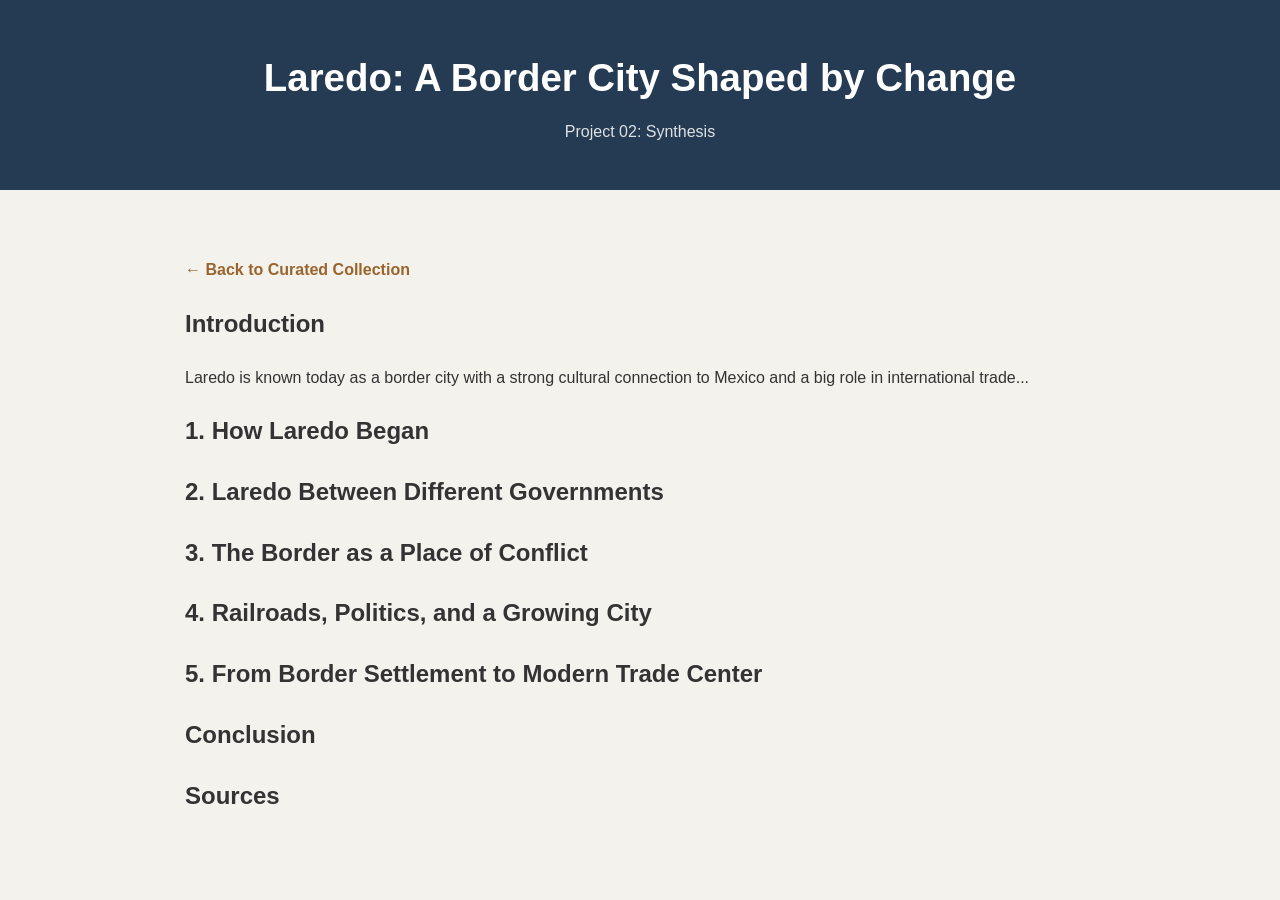
==== synthesis.html @ 6618f814 "Create synthesis.html" ====
<!DOCTYPE html>
<html lang="en">

<head>
    <meta charset="UTF-8">
    <meta name="viewport" content="width=device-width, initial-scale=1.0">

    <title>Laredo: A Border City Shaped by Change</title>

    <link rel="stylesheet" href="style.css">
</head>

<body>

<header>
    <h1>Laredo: A Border City Shaped by Change</h1>
    <p>Project 02: Synthesis</p>
</header>

<main>

    <p>
        <a href="index.html">← Back to Curated Collection</a>
    </p>

    <section>
        <h2>Introduction</h2>

        <p>
            Laredo is known today as a border city with a strong
            cultural connection to Mexico and a big role in
            international trade...
        </p>
    </section>


    <section>
        <h2>1. How Laredo Began</h2>

        <!-- Paste your section here -->

    </section>


    <section>
        <h2>2. Laredo Between Different Governments</h2>

        <!-- Paste your section here -->

    </section>


    <section>
        <h2>3. The Border as a Place of Conflict</h2>

        <!-- Paste your section here -->

    </section>


    <section>
        <h2>4. Railroads, Politics, and a Growing City</h2>

        <!-- Paste your section here -->

    </section>


    <section>
        <h2>5. From Border Settlement to Modern Trade Center</h2>

        <!-- Paste your section here -->

    </section>


    <section>
        <h2>Conclusion</h2>

        <!-- Paste conclusion here -->

    </section>


    <section>
        <h2>Sources</h2>

        <!-- Paste references here -->

    </section>

</main>

</body>
</html>
---- style.css ----
* {
    box-sizing: border-box;
}

body {
    margin: 0;
    font-family: Arial, Helvetica, sans-serif;
    background-color: #f4f2ed;
    color: #333;
    line-height: 1.7;
}


/* HEADER */

header {
    background-color: #243b53;
    color: white;
    text-align: center;
    padding: 45px 20px;
}

header h1 {
    margin: 0;
    font-size: 2.4rem;
}

header p {
    margin: 8px 0 0;
    opacity: 0.85;
}


/* MAIN PAGE */

main {
    max-width: 950px;
    margin: auto;
    padding: 50px 20px;
}


/* MAJOR SECTIONS */

.collection-section {
    margin-bottom: 80px;
}

.collection-section > h2 {
    color: #243b53;
    font-size: 1.8rem;
    border-bottom: 3px solid #b88a50;
    padding-bottom: 12px;
    margin-bottom: 35px;
}


/* SOURCE CARDS */

.source-card {
    background-color: white;
    padding: 30px;
    margin-bottom: 35px;

    border-radius: 8px;
    border-left: 5px solid #b88a50;

    box-shadow: 0 3px 12px rgba(0, 0, 0, 0.06);
}

.source-card h3 {
    color: #243b53;
    font-size: 1.4rem;
    margin-top: 0;
    margin-bottom: 22px;
}


/* SOURCE INFORMATION */

.source-details {
    background-color: #f7f7f5;
    padding: 16px 20px;
    border-radius: 5px;
    margin-bottom: 28px;
}

.source-details p {
    margin: 8px 0;
}


/* ANNOTATIONS */

.annotation h4 {
    color: #9a642d;
    font-size: 1rem;
    margin-top: 28px;
    margin-bottom: 5px;
}

.annotation p {
    margin-top: 5px;
}


/* LINKS */

a {
    color: #9a642d;
    font-weight: bold;
    text-decoration: none;
}

a:hover {
    text-decoration: underline;
}


/* FINAL SYNTHESIS */

.conclusion {
    background-color: #243b53;
    color: white;

    padding: 35px;
    border-radius: 8px;

    margin-top: 40px;
    margin-bottom: 60px;
}

.conclusion h2 {
    margin-top: 0;
    color: white;
}

.conclusion p {
    color: #f3f3f3;
}


/* FOOTER */

footer {
    background-color: #1c3042;
    color: white;
    text-align: center;
    padding: 20px;
}


/* PROJECT 02 BUTTON */

.project-button {
    display: inline-block;
    margin-top: 15px;
    padding: 10px 18px;
    background-color: #c49a5a;
    color: white;
    text-decoration: none;
    border-radius: 5px;
    font-weight: bold;
}

.project-button:hover {
    background-color: white;
    color: #243b53;
    text-decoration: none;
}


/* MOBILE */

@media (max-width: 600px) {

    header h1 {
        font-size: 1.8rem;
    }

    main {
        padding: 30px 15px;
    }

    .source-card {
        padding: 20px;
    }

    .collection-section > h2 {
        font-size: 1.5rem;
    }

    .conclusion {
        padding: 25px;
    }

}
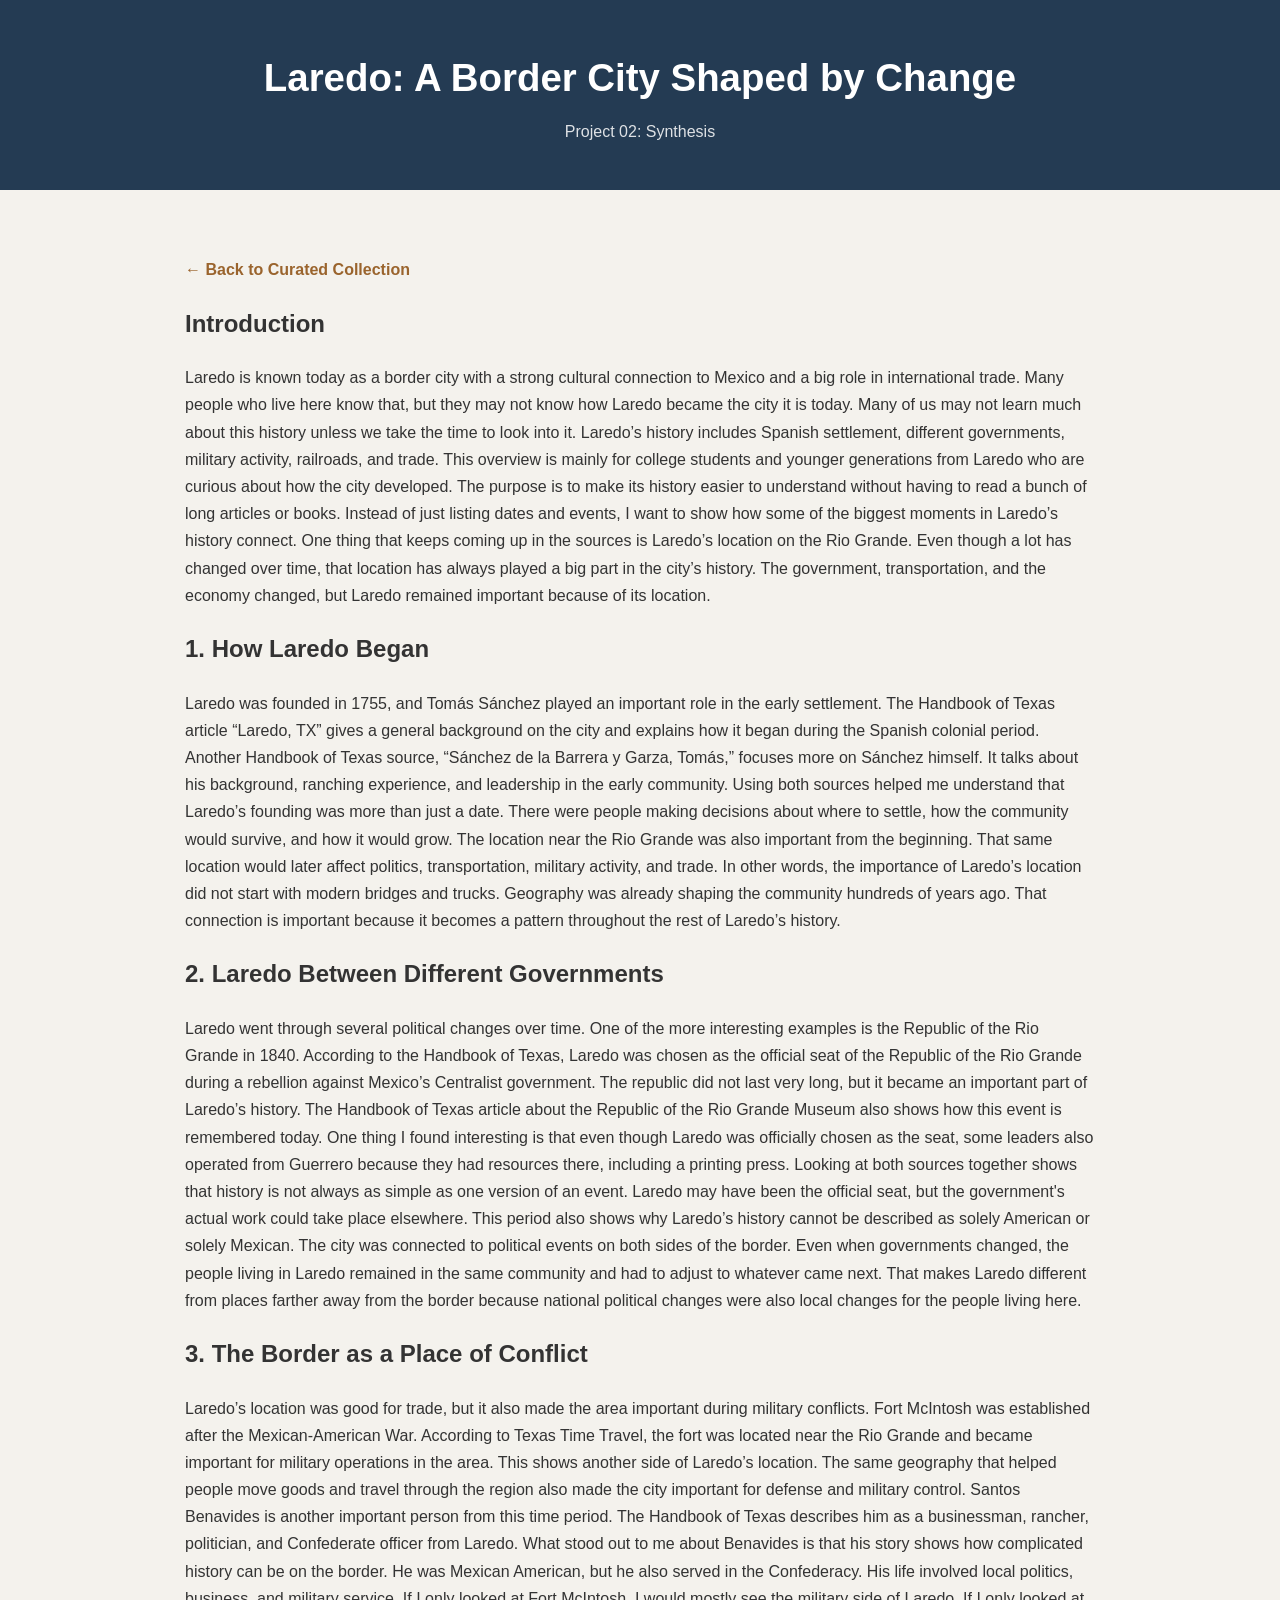
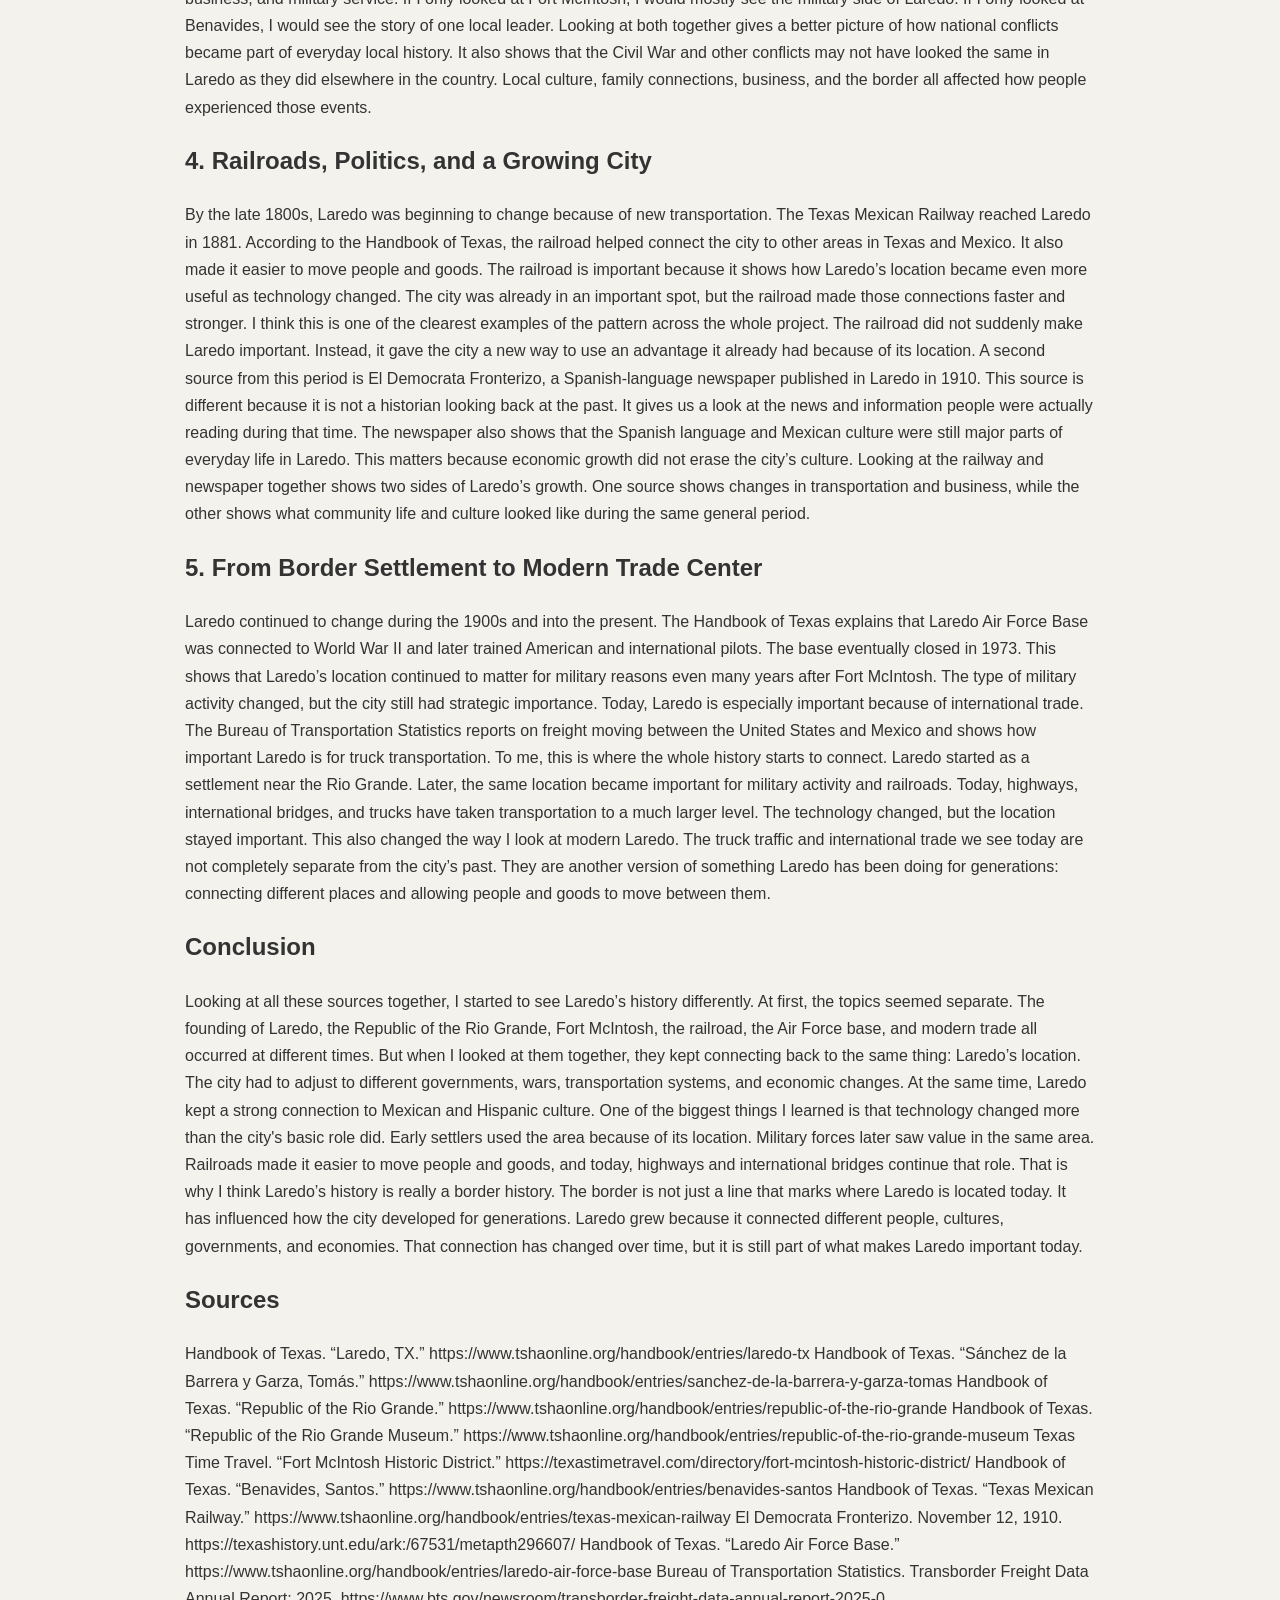
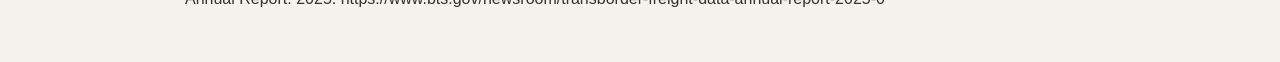
==== commit 9951f96f: "add" ====
--- a/synthesis.html
+++ b/synthesis.html
@@ -27,9 +27,10 @@
         <h2>Introduction</h2>
 
         <p>
-            Laredo is known today as a border city with a strong
-            cultural connection to Mexico and a big role in
-            international trade...
+            Laredo is known today as a border city with a strong cultural connection to Mexico and a big role in international trade. Many people who live here know that, but they may not know how Laredo became the city it is today. Many of us may not learn much about this history unless we take the time to look into it. Laredo’s history includes Spanish settlement, different governments, military activity, railroads, and trade.
+This overview is mainly for college students and younger generations from Laredo who are curious about how the city developed. The purpose is to make its history easier to understand without having to read a bunch of long articles or books. Instead of just listing dates and events, I want to show how some of the biggest moments in Laredo’s history connect.
+One thing that keeps coming up in the sources is Laredo’s location on the Rio Grande. Even though a lot has changed over time, that location has always played a big part in the city’s history. The government, transportation, and the economy changed, but Laredo remained important because of its location.
+
         </p>
     </section>
 
@@ -37,7 +38,12 @@
     <section>
         <h2>1. How Laredo Began</h2>
 
-        <!-- Paste your section here -->
+        Laredo was founded in 1755, and Tomás Sánchez played an important role in the early settlement. The Handbook of Texas article “Laredo, TX” gives a general background on the city and explains how it began during the Spanish colonial period.
+Another Handbook of Texas source, “Sánchez de la Barrera y Garza, Tomás,” focuses more on Sánchez himself. It talks about his background, ranching experience, and leadership in the early community.
+Using both sources helped me understand that Laredo’s founding was more than just a date. There were people making decisions about where to settle, how the community would survive, and how it would grow.
+The location near the Rio Grande was also important from the beginning. That same location would later affect politics, transportation, military activity, and trade. In other words, the importance of Laredo’s location did not start with modern bridges and trucks. Geography was already shaping the community hundreds of years ago.
+That connection is important because it becomes a pattern throughout the rest of Laredo’s history.
+
 
     </section>
 
@@ -45,7 +51,13 @@
     <section>
         <h2>2. Laredo Between Different Governments</h2>
 
-        <!-- Paste your section here -->
+       Laredo went through several political changes over time. One of the more interesting examples is the Republic of the Rio Grande in 1840.
+According to the Handbook of Texas, Laredo was chosen as the official seat of the Republic of the Rio Grande during a rebellion against Mexico’s Centralist government. The republic did not last very long, but it became an important part of Laredo’s history.
+The Handbook of Texas article about the Republic of the Rio Grande Museum also shows how this event is remembered today. One thing I found interesting is that even though Laredo was officially chosen as the seat, some leaders also operated from Guerrero because they had resources there, including a printing press.
+Looking at both sources together shows that history is not always as simple as one version of an event. Laredo may have been the official seat, but the government's actual work could take place elsewhere.
+This period also shows why Laredo’s history cannot be described as solely American or solely Mexican. The city was connected to political events on both sides of the border. Even when governments changed, the people living in Laredo remained in the same community and had to adjust to whatever came next.
+That makes Laredo different from places farther away from the border because national political changes were also local changes for the people living here.
+
 
     </section>
 
@@ -53,7 +65,14 @@
     <section>
         <h2>3. The Border as a Place of Conflict</h2>
 
-        <!-- Paste your section here -->
+       Laredo’s location was good for trade, but it also made the area important during military conflicts.
+Fort McIntosh was established after the Mexican-American War. According to Texas Time Travel, the fort was located near the Rio Grande and became important for military operations in the area.
+This shows another side of Laredo’s location. The same geography that helped people move goods and travel through the region also made the city important for defense and military control.
+Santos Benavides is another important person from this time period. The Handbook of Texas describes him as a businessman, rancher, politician, and Confederate officer from Laredo.
+What stood out to me about Benavides is that his story shows how complicated history can be on the border. He was Mexican American, but he also served in the Confederacy. His life involved local politics, business, and military service.
+If I only looked at Fort McIntosh, I would mostly see the military side of Laredo. If I only looked at Benavides, I would see the story of one local leader. Looking at both together gives a better picture of how national conflicts became part of everyday local history.
+It also shows that the Civil War and other conflicts may not have looked the same in Laredo as they did elsewhere in the country. Local culture, family connections, business, and the border all affected how people experienced those events.
+
 
     </section>
 
@@ -61,7 +80,14 @@
     <section>
         <h2>4. Railroads, Politics, and a Growing City</h2>
 
-        <!-- Paste your section here -->
+      By the late 1800s, Laredo was beginning to change because of new transportation.
+The Texas Mexican Railway reached Laredo in 1881. According to the Handbook of Texas, the railroad helped connect the city to other areas in Texas and Mexico. It also made it easier to move people and goods.
+The railroad is important because it shows how Laredo’s location became even more useful as technology changed. The city was already in an important spot, but the railroad made those connections faster and stronger.
+I think this is one of the clearest examples of the pattern across the whole project. The railroad did not suddenly make Laredo important. Instead, it gave the city a new way to use an advantage it already had because of its location.
+A second source from this period is El Democrata Fronterizo, a Spanish-language newspaper published in Laredo in 1910. This source is different because it is not a historian looking back at the past. It gives us a look at the news and information people were actually reading during that time.
+The newspaper also shows that the Spanish language and Mexican culture were still major parts of everyday life in Laredo. This matters because economic growth did not erase the city’s culture.
+Looking at the railway and newspaper together shows two sides of Laredo’s growth. One source shows changes in transportation and business, while the other shows what community life and culture looked like during the same general period.
+
 
     </section>
 
@@ -69,7 +95,15 @@
     <section>
         <h2>5. From Border Settlement to Modern Trade Center</h2>
 
-        <!-- Paste your section here -->
+        Laredo continued to change during the 1900s and into the present.
+The Handbook of Texas explains that Laredo Air Force Base was connected to World War II and later trained American and international pilots. The base eventually closed in 1973.
+This shows that Laredo’s location continued to matter for military reasons even many years after Fort McIntosh. The type of military activity changed, but the city still had strategic importance.
+Today, Laredo is especially important because of international trade. The Bureau of Transportation Statistics reports on freight moving between the United States and Mexico and shows how important Laredo is for truck transportation.
+To me, this is where the whole history starts to connect.
+Laredo started as a settlement near the Rio Grande. Later, the same location became important for military activity and railroads. Today, highways, international bridges, and trucks have taken transportation to a much larger level.
+The technology changed, but the location stayed important.
+This also changed the way I look at modern Laredo. The truck traffic and international trade we see today are not completely separate from the city’s past. They are another version of something Laredo has been doing for generations: connecting different places and allowing people and goods to move between them.
+
 
     </section>
 
@@ -77,7 +111,15 @@
     <section>
         <h2>Conclusion</h2>
 
-        <!-- Paste conclusion here -->
+       Looking at all these sources together, I started to see Laredo’s history differently.
+At first, the topics seemed separate. The founding of Laredo, the Republic of the Rio Grande, Fort McIntosh, the railroad, the Air Force base, and modern trade all occurred at different times.
+But when I looked at them together, they kept connecting back to the same thing: Laredo’s location.
+The city had to adjust to different governments, wars, transportation systems, and economic changes. At the same time, Laredo kept a strong connection to Mexican and Hispanic culture.
+One of the biggest things I learned is that technology changed more than the city's basic role did. Early settlers used the area because of its location. Military forces later saw value in the same area. Railroads made it easier to move people and goods, and today, highways and international bridges continue that role.
+That is why I think Laredo’s history is really a border history.
+The border is not just a line that marks where Laredo is located today. It has influenced how the city developed for generations.
+Laredo grew because it connected different people, cultures, governments, and economies. That connection has changed over time, but it is still part of what makes Laredo important today.
+
 
     </section>
 
@@ -85,7 +127,27 @@
     <section>
         <h2>Sources</h2>
 
-        <!-- Paste references here -->
+       Handbook of Texas. “Laredo, TX.”
+https://www.tshaonline.org/handbook/entries/laredo-tx
+Handbook of Texas. “Sánchez de la Barrera y Garza, Tomás.”
+https://www.tshaonline.org/handbook/entries/sanchez-de-la-barrera-y-garza-tomas
+Handbook of Texas. “Republic of the Rio Grande.”
+https://www.tshaonline.org/handbook/entries/republic-of-the-rio-grande
+Handbook of Texas. “Republic of the Rio Grande Museum.”
+https://www.tshaonline.org/handbook/entries/republic-of-the-rio-grande-museum
+Texas Time Travel. “Fort McIntosh Historic District.”
+https://texastimetravel.com/directory/fort-mcintosh-historic-district/
+Handbook of Texas. “Benavides, Santos.”
+https://www.tshaonline.org/handbook/entries/benavides-santos
+Handbook of Texas. “Texas Mexican Railway.”
+https://www.tshaonline.org/handbook/entries/texas-mexican-railway
+El Democrata Fronterizo. November 12, 1910.
+https://texashistory.unt.edu/ark:/67531/metapth296607/
+Handbook of Texas. “Laredo Air Force Base.”
+https://www.tshaonline.org/handbook/entries/laredo-air-force-base
+Bureau of Transportation Statistics. Transborder Freight Data Annual Report: 2025.
+https://www.bts.gov/newsroom/transborder-freight-data-annual-report-2025-0
+
 
     </section>
 
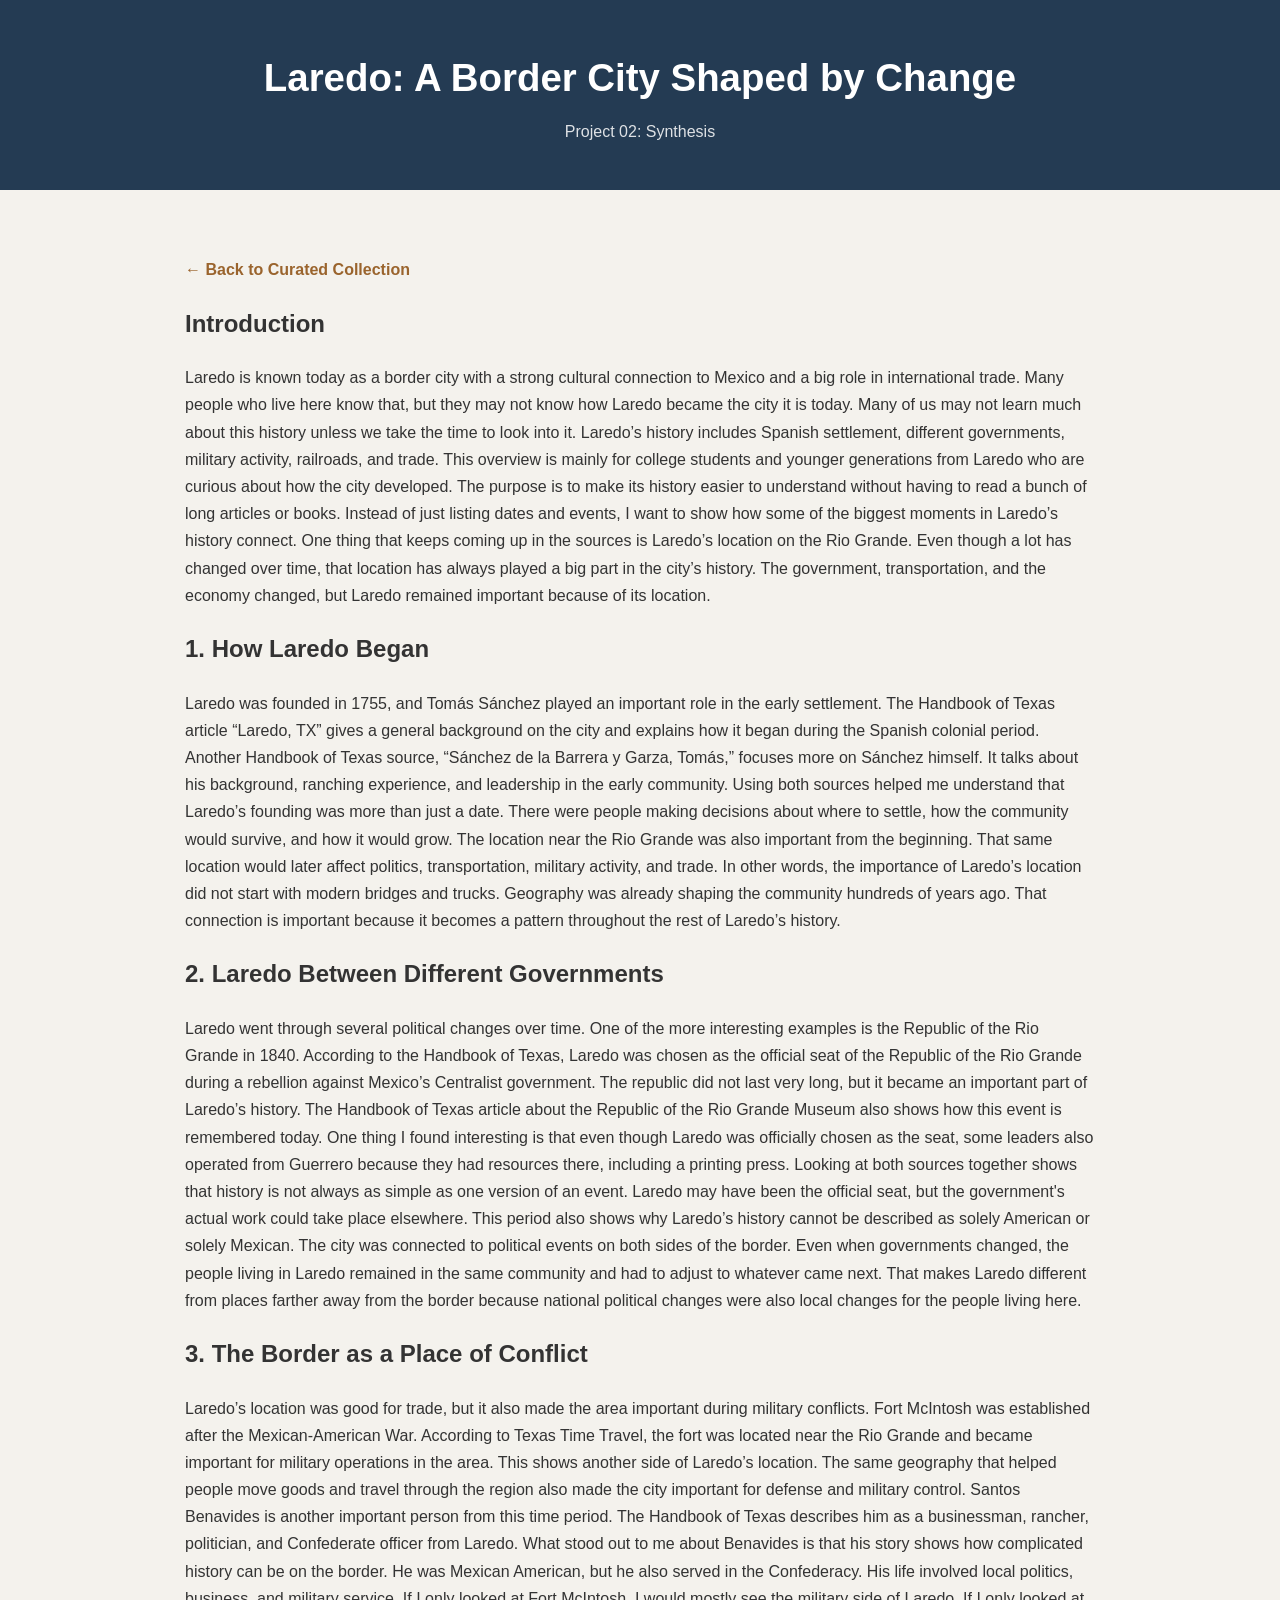
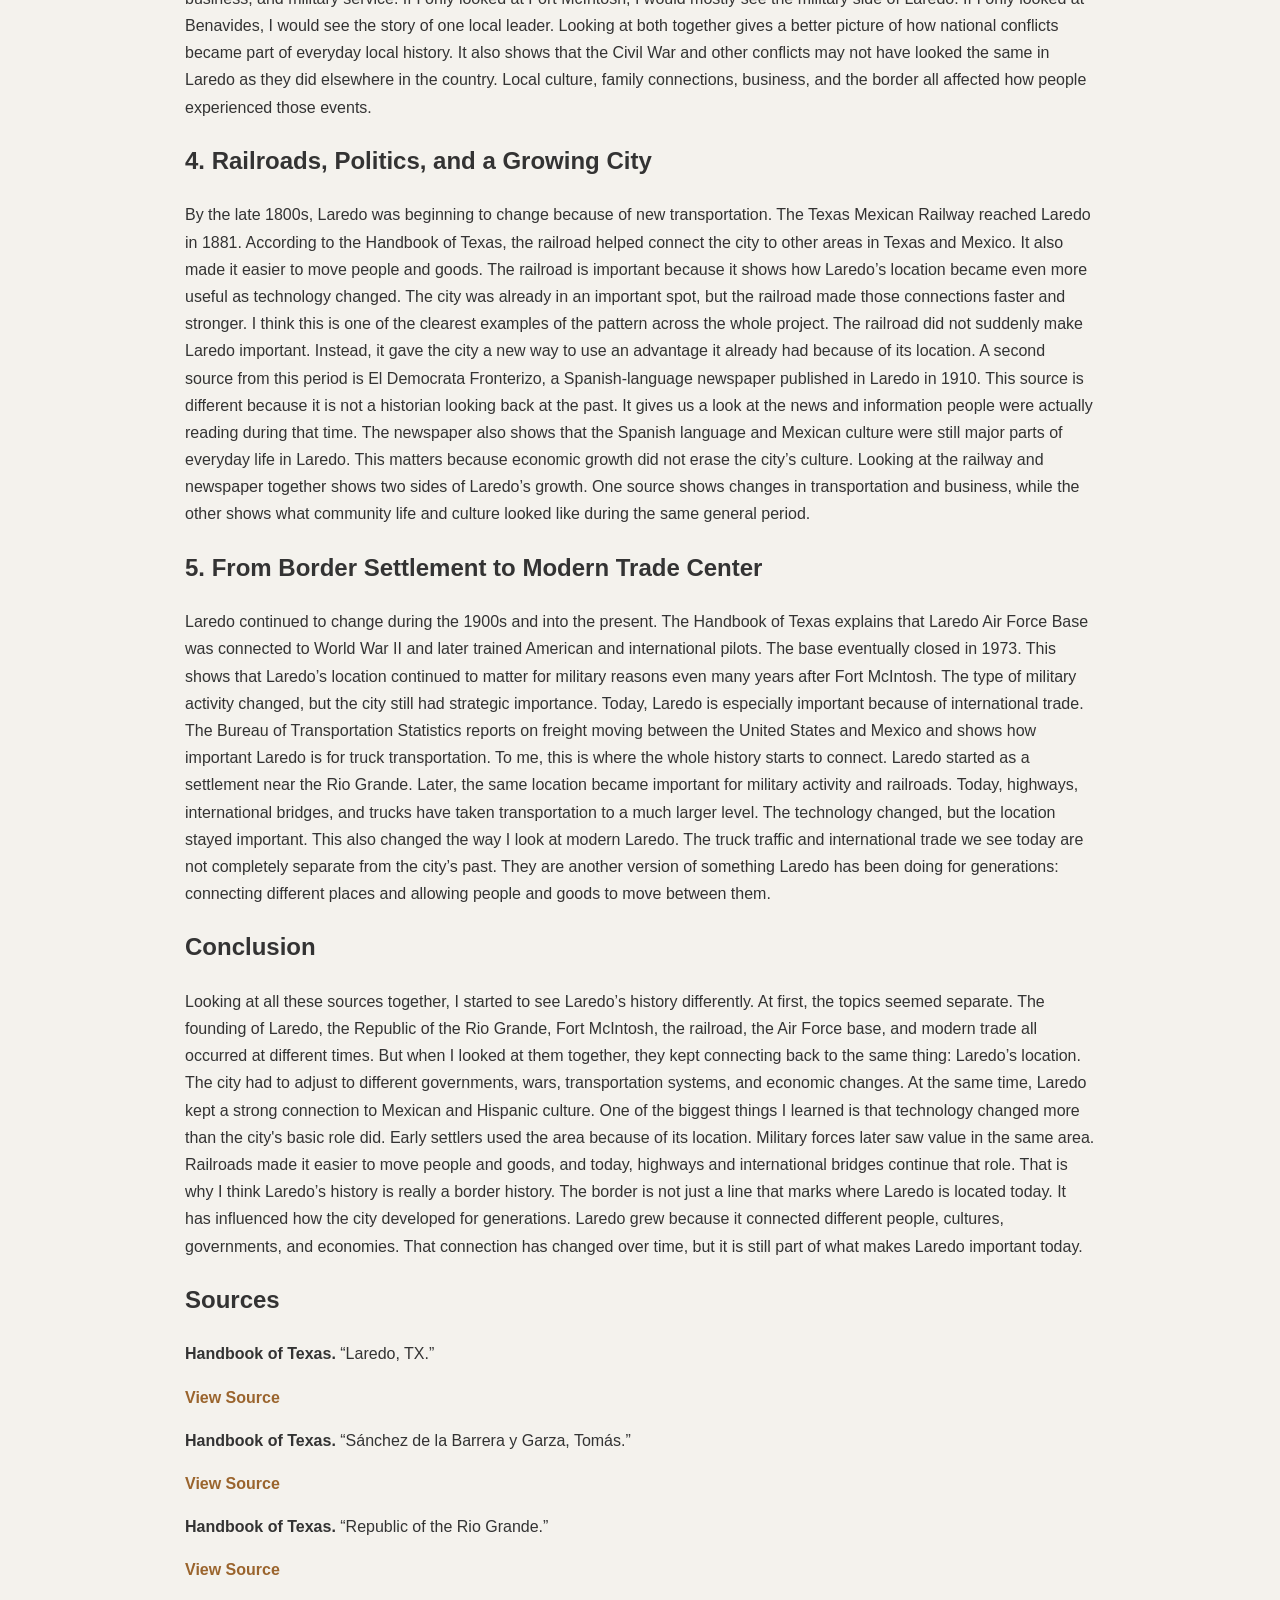
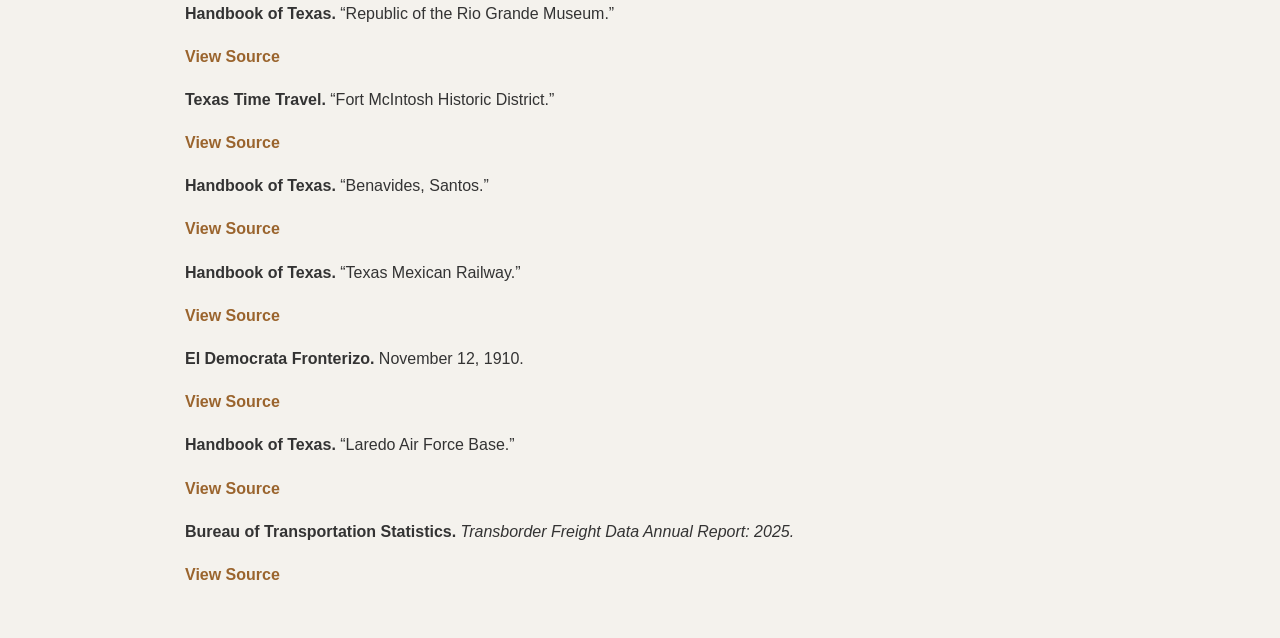
==== commit 9b9b497b: "update sources" ====
--- a/synthesis.html
+++ b/synthesis.html
@@ -124,34 +124,97 @@
     </section>
 
 
-    <section>
-        <h2>Sources</h2>
-
-       Handbook of Texas. “Laredo, TX.”
-https://www.tshaonline.org/handbook/entries/laredo-tx
-Handbook of Texas. “Sánchez de la Barrera y Garza, Tomás.”
-https://www.tshaonline.org/handbook/entries/sanchez-de-la-barrera-y-garza-tomas
-Handbook of Texas. “Republic of the Rio Grande.”
-https://www.tshaonline.org/handbook/entries/republic-of-the-rio-grande
-Handbook of Texas. “Republic of the Rio Grande Museum.”
-https://www.tshaonline.org/handbook/entries/republic-of-the-rio-grande-museum
-Texas Time Travel. “Fort McIntosh Historic District.”
-https://texastimetravel.com/directory/fort-mcintosh-historic-district/
-Handbook of Texas. “Benavides, Santos.”
-https://www.tshaonline.org/handbook/entries/benavides-santos
-Handbook of Texas. “Texas Mexican Railway.”
-https://www.tshaonline.org/handbook/entries/texas-mexican-railway
-El Democrata Fronterizo. November 12, 1910.
-https://texashistory.unt.edu/ark:/67531/metapth296607/
-Handbook of Texas. “Laredo Air Force Base.”
-https://www.tshaonline.org/handbook/entries/laredo-air-force-base
-Bureau of Transportation Statistics. Transborder Freight Data Annual Report: 2025.
-https://www.bts.gov/newsroom/transborder-freight-data-annual-report-2025-0
-
-
-    </section>
-
-</main>
-
-</body>
-</html>+    <section class="references">
+    <h2>Sources</h2>
+
+    <div class="reference-item">
+        <p>
+            <strong>Handbook of Texas.</strong> “Laredo, TX.”
+        </p>
+        <a href="https://www.tshaonline.org/handbook/entries/laredo-tx" target="_blank">
+            View Source
+        </a>
+    </div>
+
+    <div class="reference-item">
+        <p>
+            <strong>Handbook of Texas.</strong> “Sánchez de la Barrera y Garza, Tomás.”
+        </p>
+        <a href="https://www.tshaonline.org/handbook/entries/sanchez-de-la-barrera-y-garza-tomas" target="_blank">
+            View Source
+        </a>
+    </div>
+
+    <div class="reference-item">
+        <p>
+            <strong>Handbook of Texas.</strong> “Republic of the Rio Grande.”
+        </p>
+        <a href="https://www.tshaonline.org/handbook/entries/republic-of-the-rio-grande" target="_blank">
+            View Source
+        </a>
+    </div>
+
+    <div class="reference-item">
+        <p>
+            <strong>Handbook of Texas.</strong> “Republic of the Rio Grande Museum.”
+        </p>
+        <a href="https://www.tshaonline.org/handbook/entries/republic-of-the-rio-grande-museum" target="_blank">
+            View Source
+        </a>
+    </div>
+
+    <div class="reference-item">
+        <p>
+            <strong>Texas Time Travel.</strong> “Fort McIntosh Historic District.”
+        </p>
+        <a href="https://texastimetravel.com/directory/fort-mcintosh-historic-district/" target="_blank">
+            View Source
+        </a>
+    </div>
+
+    <div class="reference-item">
+        <p>
+            <strong>Handbook of Texas.</strong> “Benavides, Santos.”
+        </p>
+        <a href="https://www.tshaonline.org/handbook/entries/benavides-santos" target="_blank">
+            View Source
+        </a>
+    </div>
+
+    <div class="reference-item">
+        <p>
+            <strong>Handbook of Texas.</strong> “Texas Mexican Railway.”
+        </p>
+        <a href="https://www.tshaonline.org/handbook/entries/texas-mexican-railway" target="_blank">
+            View Source
+        </a>
+    </div>
+
+    <div class="reference-item">
+        <p>
+            <strong>El Democrata Fronterizo.</strong> November 12, 1910.
+        </p>
+        <a href="https://texashistory.unt.edu/ark:/67531/metapth296607/" target="_blank">
+            View Source
+        </a>
+    </div>
+
+    <div class="reference-item">
+        <p>
+            <strong>Handbook of Texas.</strong> “Laredo Air Force Base.”
+        </p>
+        <a href="https://www.tshaonline.org/handbook/entries/laredo-air-force-base" target="_blank">
+            View Source
+        </a>
+    </div>
+
+    <div class="reference-item">
+        <p>
+            <strong>Bureau of Transportation Statistics.</strong>
+            <em>Transborder Freight Data Annual Report: 2025.</em>
+        </p>
+        <a href="https://www.bts.gov/newsroom/transborder-freight-data-annual-report-2025-0" target="_blank">
+            View Source
+        </a>
+    </div>
+</section>
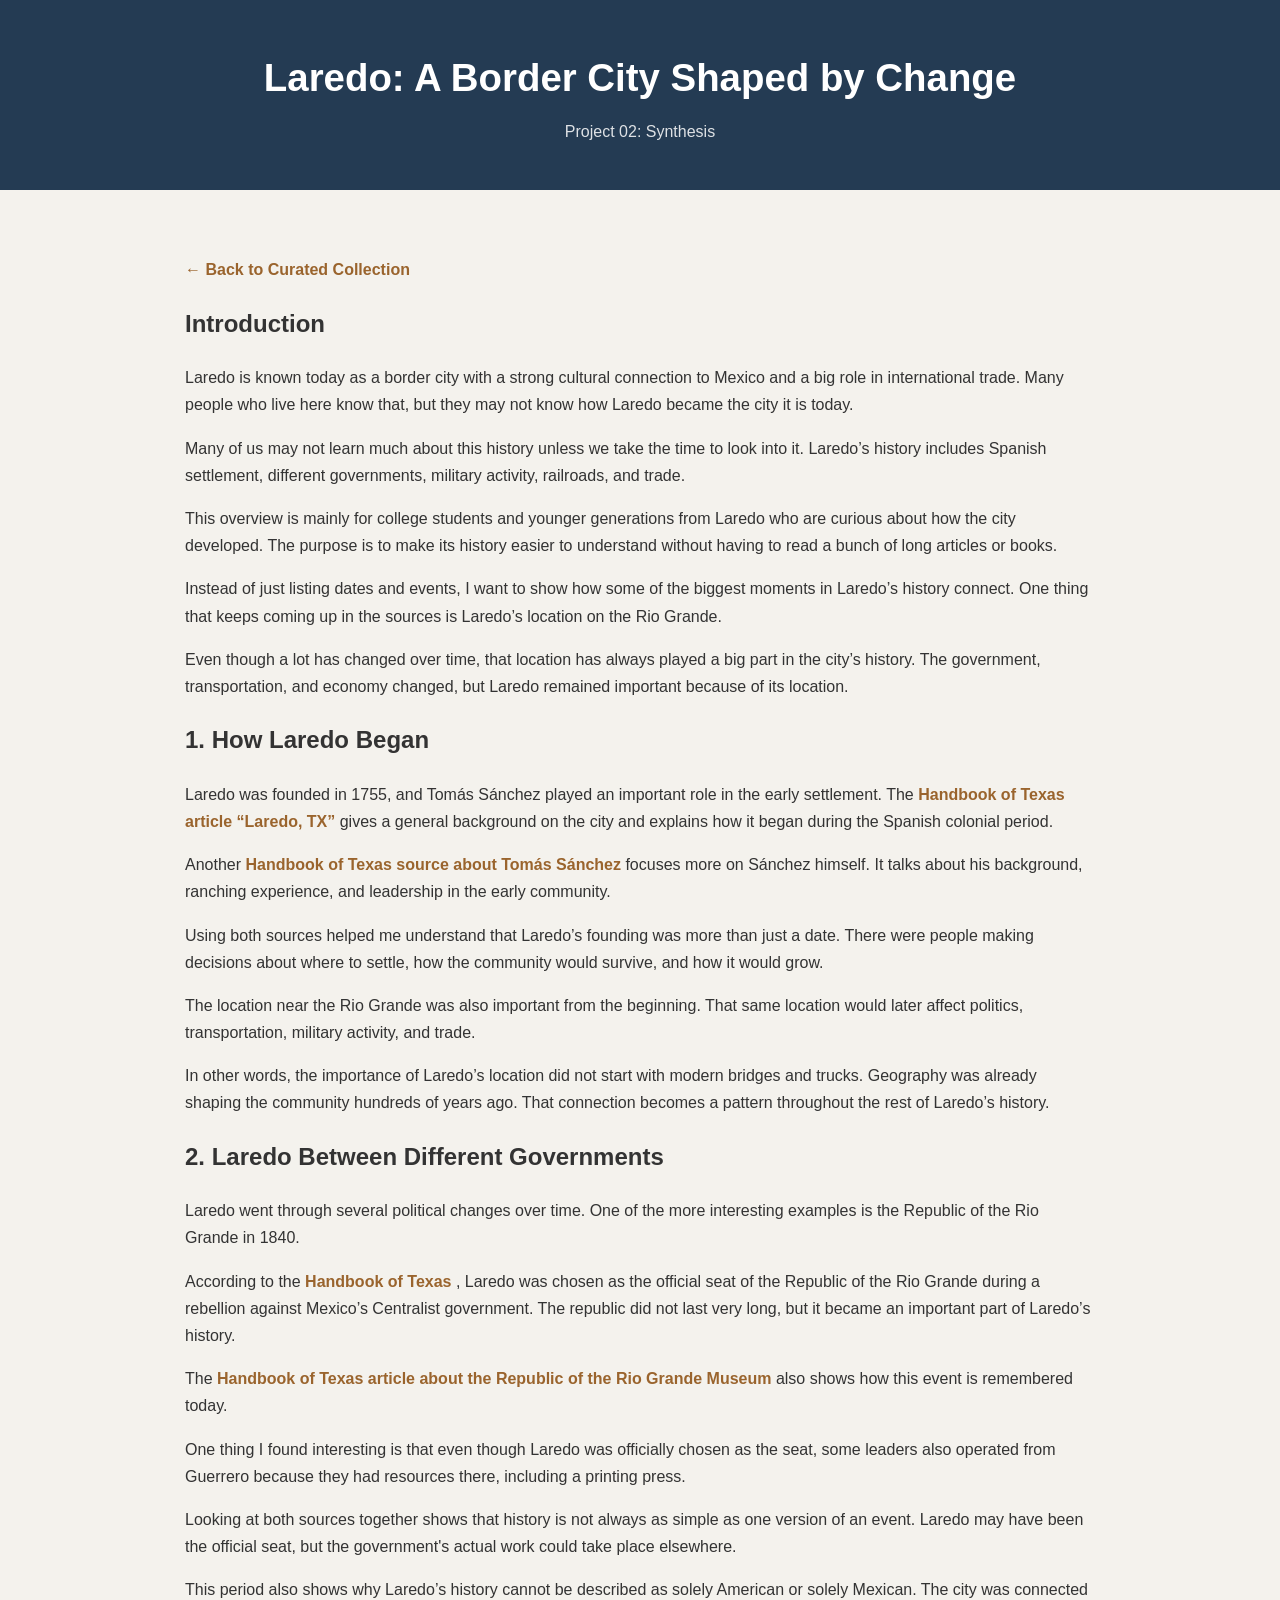
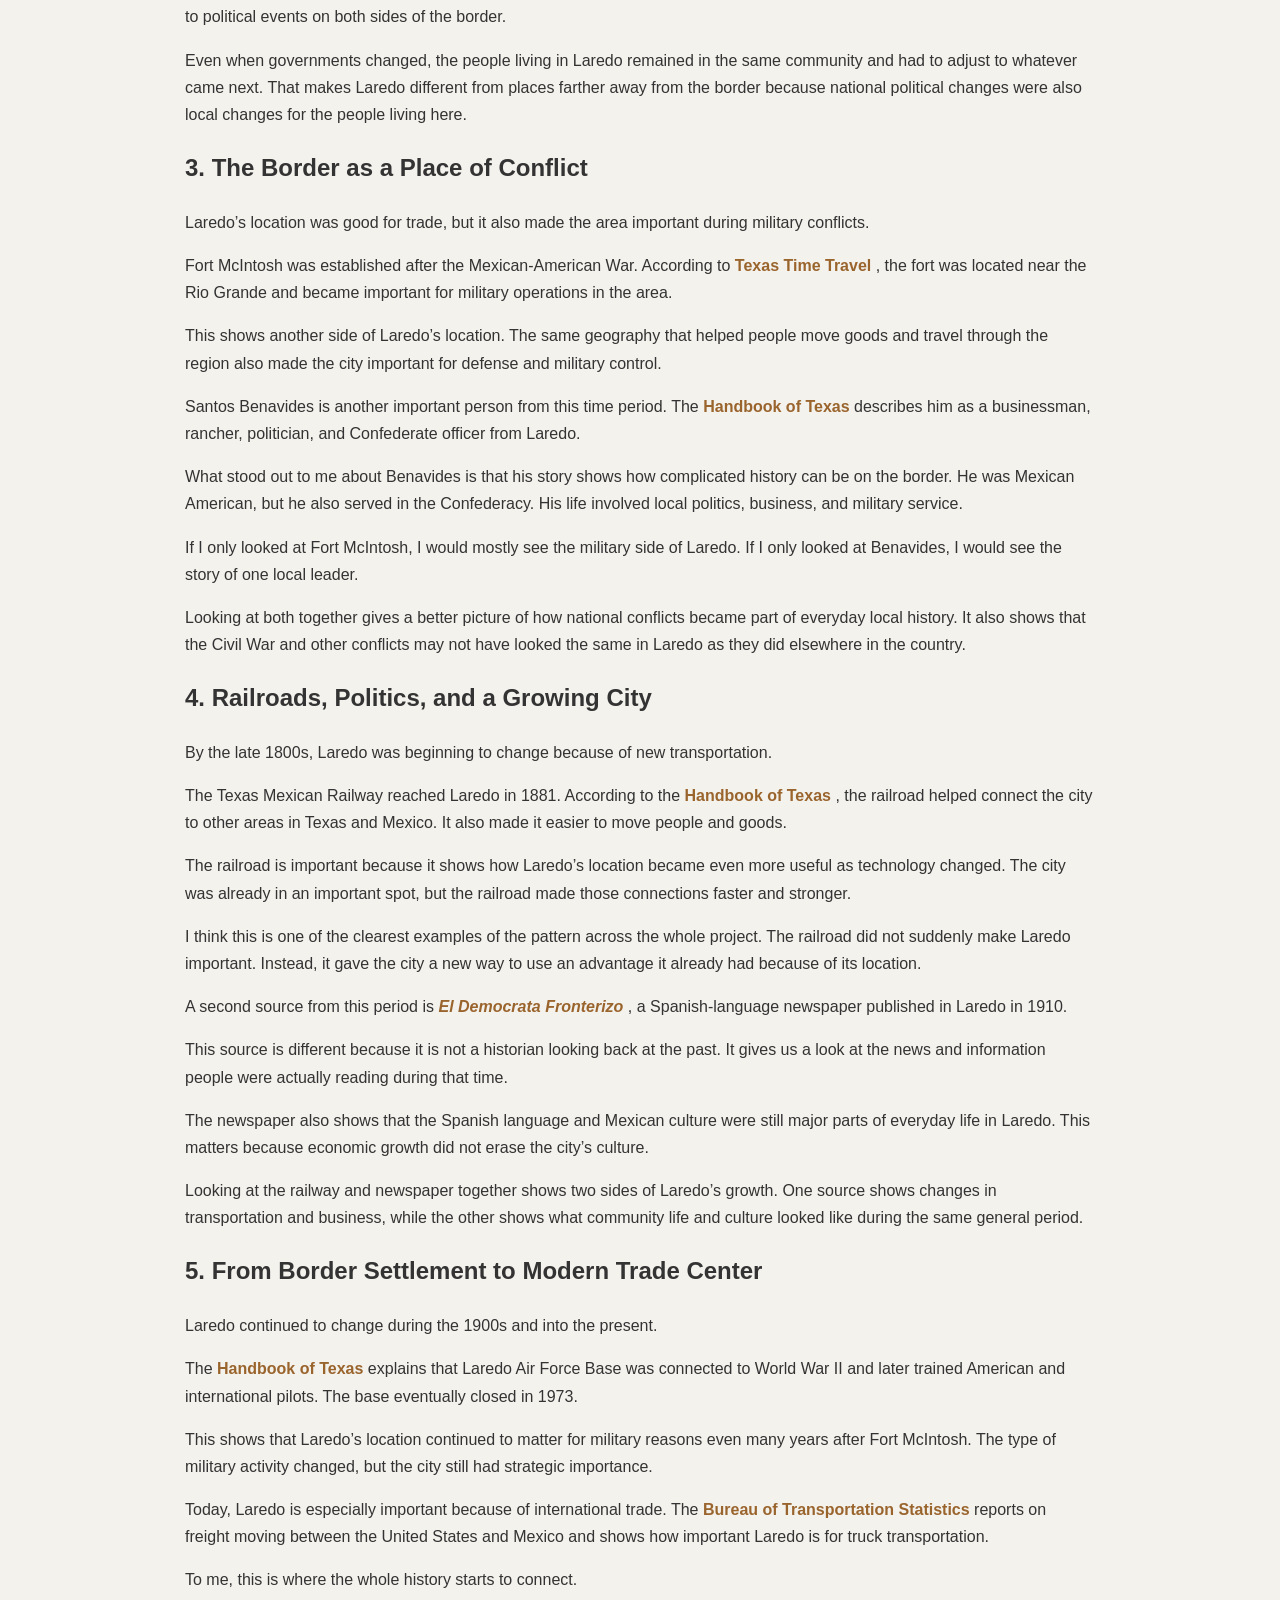
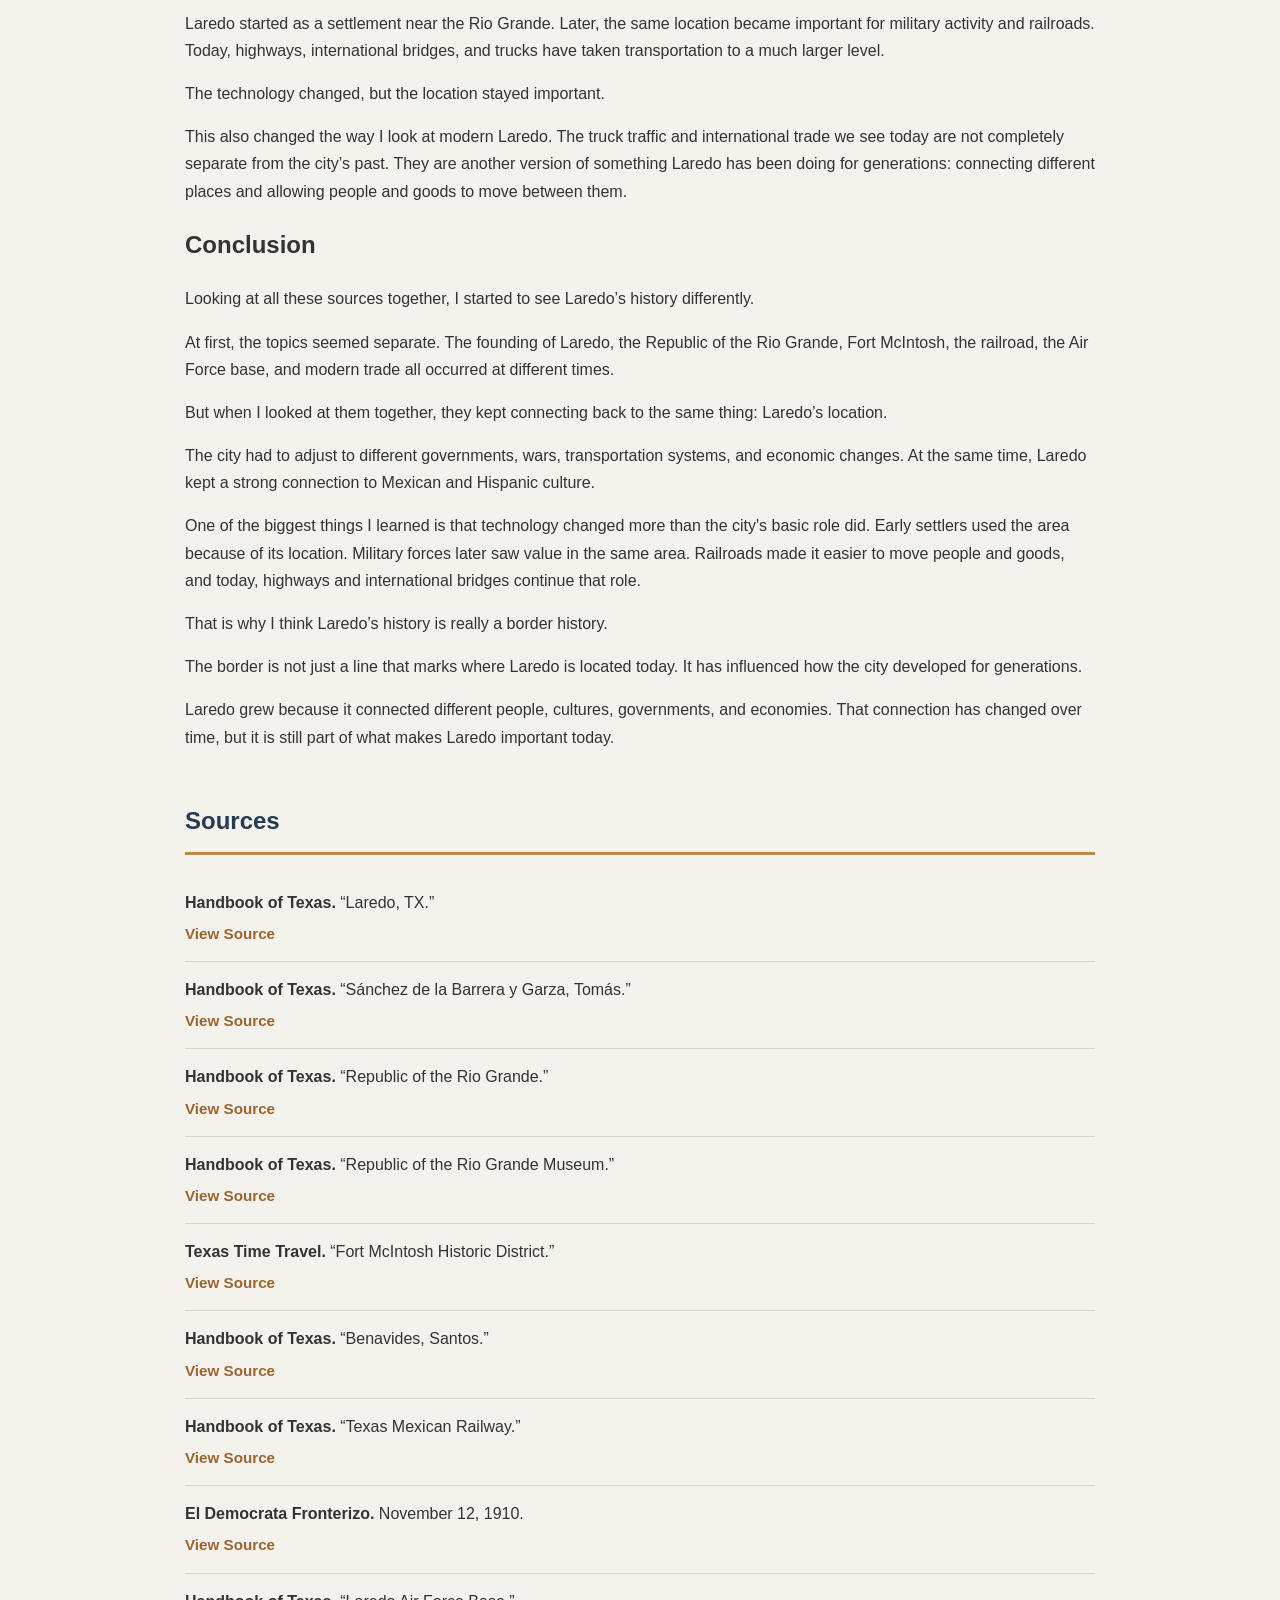
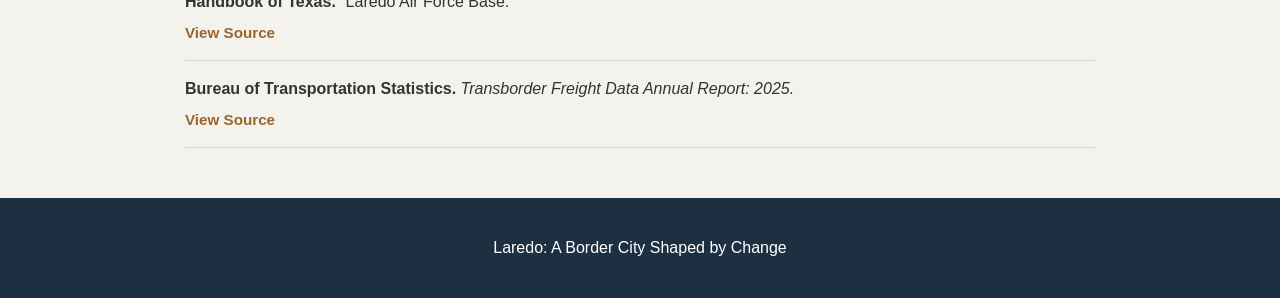
==== commit 5f87a424: "Update synthesis.html" ====
--- a/synthesis.html
+++ b/synthesis.html
@@ -17,204 +17,549 @@
     <p>Project 02: Synthesis</p>
 </header>
 
+
 <main>
 
     <p>
         <a href="index.html">← Back to Curated Collection</a>
     </p>
 
+
+    <!-- INTRODUCTION -->
+
     <section>
         <h2>Introduction</h2>
 
         <p>
-            Laredo is known today as a border city with a strong cultural connection to Mexico and a big role in international trade. Many people who live here know that, but they may not know how Laredo became the city it is today. Many of us may not learn much about this history unless we take the time to look into it. Laredo’s history includes Spanish settlement, different governments, military activity, railroads, and trade.
-This overview is mainly for college students and younger generations from Laredo who are curious about how the city developed. The purpose is to make its history easier to understand without having to read a bunch of long articles or books. Instead of just listing dates and events, I want to show how some of the biggest moments in Laredo’s history connect.
-One thing that keeps coming up in the sources is Laredo’s location on the Rio Grande. Even though a lot has changed over time, that location has always played a big part in the city’s history. The government, transportation, and the economy changed, but Laredo remained important because of its location.
-
-        </p>
-    </section>
-
+            Laredo is known today as a border city with a strong cultural
+            connection to Mexico and a big role in international trade.
+            Many people who live here know that, but they may not know how
+            Laredo became the city it is today.
+        </p>
+
+        <p>
+            Many of us may not learn much about this history unless we take
+            the time to look into it. Laredo’s history includes Spanish
+            settlement, different governments, military activity, railroads,
+            and trade.
+        </p>
+
+        <p>
+            This overview is mainly for college students and younger
+            generations from Laredo who are curious about how the city
+            developed. The purpose is to make its history easier to
+            understand without having to read a bunch of long articles or
+            books.
+        </p>
+
+        <p>
+            Instead of just listing dates and events, I want to show how some
+            of the biggest moments in Laredo’s history connect. One thing that
+            keeps coming up in the sources is Laredo’s location on the Rio
+            Grande.
+        </p>
+
+        <p>
+            Even though a lot has changed over time, that location has always
+            played a big part in the city’s history. The government,
+            transportation, and economy changed, but Laredo remained important
+            because of its location.
+        </p>
+    </section>
+
+
+    <!-- SECTION 1 -->
 
     <section>
         <h2>1. How Laredo Began</h2>
 
-        Laredo was founded in 1755, and Tomás Sánchez played an important role in the early settlement. The Handbook of Texas article “Laredo, TX” gives a general background on the city and explains how it began during the Spanish colonial period.
-Another Handbook of Texas source, “Sánchez de la Barrera y Garza, Tomás,” focuses more on Sánchez himself. It talks about his background, ranching experience, and leadership in the early community.
-Using both sources helped me understand that Laredo’s founding was more than just a date. There were people making decisions about where to settle, how the community would survive, and how it would grow.
-The location near the Rio Grande was also important from the beginning. That same location would later affect politics, transportation, military activity, and trade. In other words, the importance of Laredo’s location did not start with modern bridges and trucks. Geography was already shaping the community hundreds of years ago.
-That connection is important because it becomes a pattern throughout the rest of Laredo’s history.
-
-
-    </section>
-
+        <p>
+            Laredo was founded in 1755, and Tomás Sánchez played an important
+            role in the early settlement. The
+            <a href="https://www.tshaonline.org/handbook/entries/laredo-tx"
+               target="_blank">
+                Handbook of Texas article “Laredo, TX”
+            </a>
+            gives a general background on the city and explains how it began
+            during the Spanish colonial period.
+        </p>
+
+        <p>
+            Another
+            <a href="https://www.tshaonline.org/handbook/entries/sanchez-de-la-barrera-y-garza-tomas"
+               target="_blank">
+                Handbook of Texas source about Tomás Sánchez
+            </a>
+            focuses more on Sánchez himself. It talks about his background,
+            ranching experience, and leadership in the early community.
+        </p>
+
+        <p>
+            Using both sources helped me understand that Laredo’s founding was
+            more than just a date. There were people making decisions about
+            where to settle, how the community would survive, and how it would
+            grow.
+        </p>
+
+        <p>
+            The location near the Rio Grande was also important from the
+            beginning. That same location would later affect politics,
+            transportation, military activity, and trade.
+        </p>
+
+        <p>
+            In other words, the importance of Laredo’s location did not start
+            with modern bridges and trucks. Geography was already shaping the
+            community hundreds of years ago. That connection becomes a pattern
+            throughout the rest of Laredo’s history.
+        </p>
+    </section>
+
+
+    <!-- SECTION 2 -->
 
     <section>
         <h2>2. Laredo Between Different Governments</h2>
 
-       Laredo went through several political changes over time. One of the more interesting examples is the Republic of the Rio Grande in 1840.
-According to the Handbook of Texas, Laredo was chosen as the official seat of the Republic of the Rio Grande during a rebellion against Mexico’s Centralist government. The republic did not last very long, but it became an important part of Laredo’s history.
-The Handbook of Texas article about the Republic of the Rio Grande Museum also shows how this event is remembered today. One thing I found interesting is that even though Laredo was officially chosen as the seat, some leaders also operated from Guerrero because they had resources there, including a printing press.
-Looking at both sources together shows that history is not always as simple as one version of an event. Laredo may have been the official seat, but the government's actual work could take place elsewhere.
-This period also shows why Laredo’s history cannot be described as solely American or solely Mexican. The city was connected to political events on both sides of the border. Even when governments changed, the people living in Laredo remained in the same community and had to adjust to whatever came next.
-That makes Laredo different from places farther away from the border because national political changes were also local changes for the people living here.
-
-
-    </section>
-
+        <p>
+            Laredo went through several political changes over time. One of the
+            more interesting examples is the Republic of the Rio Grande in
+            1840.
+        </p>
+
+        <p>
+            According to the
+            <a href="https://www.tshaonline.org/handbook/entries/republic-of-the-rio-grande"
+               target="_blank">
+                Handbook of Texas
+            </a>,
+            Laredo was chosen as the official seat of the Republic of the Rio
+            Grande during a rebellion against Mexico’s Centralist government.
+            The republic did not last very long, but it became an important
+            part of Laredo’s history.
+        </p>
+
+        <p>
+            The
+            <a href="https://www.tshaonline.org/handbook/entries/republic-of-the-rio-grande-museum"
+               target="_blank">
+                Handbook of Texas article about the Republic of the Rio Grande
+                Museum
+            </a>
+            also shows how this event is remembered today.
+        </p>
+
+        <p>
+            One thing I found interesting is that even though Laredo was
+            officially chosen as the seat, some leaders also operated from
+            Guerrero because they had resources there, including a printing
+            press.
+        </p>
+
+        <p>
+            Looking at both sources together shows that history is not always
+            as simple as one version of an event. Laredo may have been the
+            official seat, but the government's actual work could take place
+            elsewhere.
+        </p>
+
+        <p>
+            This period also shows why Laredo’s history cannot be described as
+            solely American or solely Mexican. The city was connected to
+            political events on both sides of the border.
+        </p>
+
+        <p>
+            Even when governments changed, the people living in Laredo
+            remained in the same community and had to adjust to whatever came
+            next. That makes Laredo different from places farther away from the
+            border because national political changes were also local changes
+            for the people living here.
+        </p>
+    </section>
+
+
+    <!-- SECTION 3 -->
 
     <section>
         <h2>3. The Border as a Place of Conflict</h2>
 
-       Laredo’s location was good for trade, but it also made the area important during military conflicts.
-Fort McIntosh was established after the Mexican-American War. According to Texas Time Travel, the fort was located near the Rio Grande and became important for military operations in the area.
-This shows another side of Laredo’s location. The same geography that helped people move goods and travel through the region also made the city important for defense and military control.
-Santos Benavides is another important person from this time period. The Handbook of Texas describes him as a businessman, rancher, politician, and Confederate officer from Laredo.
-What stood out to me about Benavides is that his story shows how complicated history can be on the border. He was Mexican American, but he also served in the Confederacy. His life involved local politics, business, and military service.
-If I only looked at Fort McIntosh, I would mostly see the military side of Laredo. If I only looked at Benavides, I would see the story of one local leader. Looking at both together gives a better picture of how national conflicts became part of everyday local history.
-It also shows that the Civil War and other conflicts may not have looked the same in Laredo as they did elsewhere in the country. Local culture, family connections, business, and the border all affected how people experienced those events.
-
-
-    </section>
-
+        <p>
+            Laredo’s location was good for trade, but it also made the area
+            important during military conflicts.
+        </p>
+
+        <p>
+            Fort McIntosh was established after the Mexican-American War.
+            According to
+            <a href="https://texastimetravel.com/directory/fort-mcintosh-historic-district/"
+               target="_blank">
+                Texas Time Travel
+            </a>,
+            the fort was located near the Rio Grande and became important for
+            military operations in the area.
+        </p>
+
+        <p>
+            This shows another side of Laredo’s location. The same geography
+            that helped people move goods and travel through the region also
+            made the city important for defense and military control.
+        </p>
+
+        <p>
+            Santos Benavides is another important person from this time
+            period. The
+            <a href="https://www.tshaonline.org/handbook/entries/benavides-santos"
+               target="_blank">
+                Handbook of Texas
+            </a>
+            describes him as a businessman, rancher, politician, and
+            Confederate officer from Laredo.
+        </p>
+
+        <p>
+            What stood out to me about Benavides is that his story shows how
+            complicated history can be on the border. He was Mexican American,
+            but he also served in the Confederacy. His life involved local
+            politics, business, and military service.
+        </p>
+
+        <p>
+            If I only looked at Fort McIntosh, I would mostly see the military
+            side of Laredo. If I only looked at Benavides, I would see the
+            story of one local leader.
+        </p>
+
+        <p>
+            Looking at both together gives a better picture of how national
+            conflicts became part of everyday local history. It also shows that
+            the Civil War and other conflicts may not have looked the same in
+            Laredo as they did elsewhere in the country.
+        </p>
+    </section>
+
+
+    <!-- SECTION 4 -->
 
     <section>
         <h2>4. Railroads, Politics, and a Growing City</h2>
 
-      By the late 1800s, Laredo was beginning to change because of new transportation.
-The Texas Mexican Railway reached Laredo in 1881. According to the Handbook of Texas, the railroad helped connect the city to other areas in Texas and Mexico. It also made it easier to move people and goods.
-The railroad is important because it shows how Laredo’s location became even more useful as technology changed. The city was already in an important spot, but the railroad made those connections faster and stronger.
-I think this is one of the clearest examples of the pattern across the whole project. The railroad did not suddenly make Laredo important. Instead, it gave the city a new way to use an advantage it already had because of its location.
-A second source from this period is El Democrata Fronterizo, a Spanish-language newspaper published in Laredo in 1910. This source is different because it is not a historian looking back at the past. It gives us a look at the news and information people were actually reading during that time.
-The newspaper also shows that the Spanish language and Mexican culture were still major parts of everyday life in Laredo. This matters because economic growth did not erase the city’s culture.
-Looking at the railway and newspaper together shows two sides of Laredo’s growth. One source shows changes in transportation and business, while the other shows what community life and culture looked like during the same general period.
-
-
-    </section>
-
+        <p>
+            By the late 1800s, Laredo was beginning to change because of new
+            transportation.
+        </p>
+
+        <p>
+            The Texas Mexican Railway reached Laredo in 1881. According to the
+            <a href="https://www.tshaonline.org/handbook/entries/texas-mexican-railway"
+               target="_blank">
+                Handbook of Texas
+            </a>,
+            the railroad helped connect the city to other areas in Texas and
+            Mexico. It also made it easier to move people and goods.
+        </p>
+
+        <p>
+            The railroad is important because it shows how Laredo’s location
+            became even more useful as technology changed. The city was
+            already in an important spot, but the railroad made those
+            connections faster and stronger.
+        </p>
+
+        <p>
+            I think this is one of the clearest examples of the pattern across
+            the whole project. The railroad did not suddenly make Laredo
+            important. Instead, it gave the city a new way to use an advantage
+            it already had because of its location.
+        </p>
+
+        <p>
+            A second source from this period is
+            <a href="https://texashistory.unt.edu/ark:/67531/metapth296607/"
+               target="_blank">
+                <em>El Democrata Fronterizo</em>
+            </a>,
+            a Spanish-language newspaper published in Laredo in 1910.
+        </p>
+
+        <p>
+            This source is different because it is not a historian looking
+            back at the past. It gives us a look at the news and information
+            people were actually reading during that time.
+        </p>
+
+        <p>
+            The newspaper also shows that the Spanish language and Mexican
+            culture were still major parts of everyday life in Laredo. This
+            matters because economic growth did not erase the city’s culture.
+        </p>
+
+        <p>
+            Looking at the railway and newspaper together shows two sides of
+            Laredo’s growth. One source shows changes in transportation and
+            business, while the other shows what community life and culture
+            looked like during the same general period.
+        </p>
+    </section>
+
+
+    <!-- SECTION 5 -->
 
     <section>
         <h2>5. From Border Settlement to Modern Trade Center</h2>
 
-        Laredo continued to change during the 1900s and into the present.
-The Handbook of Texas explains that Laredo Air Force Base was connected to World War II and later trained American and international pilots. The base eventually closed in 1973.
-This shows that Laredo’s location continued to matter for military reasons even many years after Fort McIntosh. The type of military activity changed, but the city still had strategic importance.
-Today, Laredo is especially important because of international trade. The Bureau of Transportation Statistics reports on freight moving between the United States and Mexico and shows how important Laredo is for truck transportation.
-To me, this is where the whole history starts to connect.
-Laredo started as a settlement near the Rio Grande. Later, the same location became important for military activity and railroads. Today, highways, international bridges, and trucks have taken transportation to a much larger level.
-The technology changed, but the location stayed important.
-This also changed the way I look at modern Laredo. The truck traffic and international trade we see today are not completely separate from the city’s past. They are another version of something Laredo has been doing for generations: connecting different places and allowing people and goods to move between them.
-
-
-    </section>
-
+        <p>
+            Laredo continued to change during the 1900s and into the present.
+        </p>
+
+        <p>
+            The
+            <a href="https://www.tshaonline.org/handbook/entries/laredo-air-force-base"
+               target="_blank">
+                Handbook of Texas
+            </a>
+            explains that Laredo Air Force Base was connected to World War II
+            and later trained American and international pilots. The base
+            eventually closed in 1973.
+        </p>
+
+        <p>
+            This shows that Laredo’s location continued to matter for military
+            reasons even many years after Fort McIntosh. The type of military
+            activity changed, but the city still had strategic importance.
+        </p>
+
+        <p>
+            Today, Laredo is especially important because of international
+            trade. The
+            <a href="https://www.bts.gov/newsroom/transborder-freight-data-annual-report-2025-0"
+               target="_blank">
+                Bureau of Transportation Statistics
+            </a>
+            reports on freight moving between the United States and Mexico and
+            shows how important Laredo is for truck transportation.
+        </p>
+
+        <p>
+            To me, this is where the whole history starts to connect.
+        </p>
+
+        <p>
+            Laredo started as a settlement near the Rio Grande. Later, the
+            same location became important for military activity and
+            railroads. Today, highways, international bridges, and trucks have
+            taken transportation to a much larger level.
+        </p>
+
+        <p>
+            The technology changed, but the location stayed important.
+        </p>
+
+        <p>
+            This also changed the way I look at modern Laredo. The truck
+            traffic and international trade we see today are not completely
+            separate from the city’s past. They are another version of
+            something Laredo has been doing for generations: connecting
+            different places and allowing people and goods to move between
+            them.
+        </p>
+    </section>
+
+
+    <!-- CONCLUSION -->
 
     <section>
         <h2>Conclusion</h2>
 
-       Looking at all these sources together, I started to see Laredo’s history differently.
-At first, the topics seemed separate. The founding of Laredo, the Republic of the Rio Grande, Fort McIntosh, the railroad, the Air Force base, and modern trade all occurred at different times.
-But when I looked at them together, they kept connecting back to the same thing: Laredo’s location.
-The city had to adjust to different governments, wars, transportation systems, and economic changes. At the same time, Laredo kept a strong connection to Mexican and Hispanic culture.
-One of the biggest things I learned is that technology changed more than the city's basic role did. Early settlers used the area because of its location. Military forces later saw value in the same area. Railroads made it easier to move people and goods, and today, highways and international bridges continue that role.
-That is why I think Laredo’s history is really a border history.
-The border is not just a line that marks where Laredo is located today. It has influenced how the city developed for generations.
-Laredo grew because it connected different people, cultures, governments, and economies. That connection has changed over time, but it is still part of what makes Laredo important today.
-
-
-    </section>
-
+        <p>
+            Looking at all these sources together, I started to see Laredo’s
+            history differently.
+        </p>
+
+        <p>
+            At first, the topics seemed separate. The founding of Laredo, the
+            Republic of the Rio Grande, Fort McIntosh, the railroad, the Air
+            Force base, and modern trade all occurred at different times.
+        </p>
+
+        <p>
+            But when I looked at them together, they kept connecting back to
+            the same thing: Laredo’s location.
+        </p>
+
+        <p>
+            The city had to adjust to different governments, wars,
+            transportation systems, and economic changes. At the same time,
+            Laredo kept a strong connection to Mexican and Hispanic culture.
+        </p>
+
+        <p>
+            One of the biggest things I learned is that technology changed
+            more than the city's basic role did. Early settlers used the area
+            because of its location. Military forces later saw value in the
+            same area. Railroads made it easier to move people and goods, and
+            today, highways and international bridges continue that role.
+        </p>
+
+        <p>
+            That is why I think Laredo’s history is really a border history.
+        </p>
+
+        <p>
+            The border is not just a line that marks where Laredo is located
+            today. It has influenced how the city developed for generations.
+        </p>
+
+        <p>
+            Laredo grew because it connected different people, cultures,
+            governments, and economies. That connection has changed over time,
+            but it is still part of what makes Laredo important today.
+        </p>
+    </section>
+
+
+    <!-- REFERENCES -->
 
     <section class="references">
-    <h2>Sources</h2>
-
-    <div class="reference-item">
-        <p>
-            <strong>Handbook of Texas.</strong> “Laredo, TX.”
-        </p>
-        <a href="https://www.tshaonline.org/handbook/entries/laredo-tx" target="_blank">
-            View Source
-        </a>
-    </div>
-
-    <div class="reference-item">
-        <p>
-            <strong>Handbook of Texas.</strong> “Sánchez de la Barrera y Garza, Tomás.”
-        </p>
-        <a href="https://www.tshaonline.org/handbook/entries/sanchez-de-la-barrera-y-garza-tomas" target="_blank">
-            View Source
-        </a>
-    </div>
-
-    <div class="reference-item">
-        <p>
-            <strong>Handbook of Texas.</strong> “Republic of the Rio Grande.”
-        </p>
-        <a href="https://www.tshaonline.org/handbook/entries/republic-of-the-rio-grande" target="_blank">
-            View Source
-        </a>
-    </div>
-
-    <div class="reference-item">
-        <p>
-            <strong>Handbook of Texas.</strong> “Republic of the Rio Grande Museum.”
-        </p>
-        <a href="https://www.tshaonline.org/handbook/entries/republic-of-the-rio-grande-museum" target="_blank">
-            View Source
-        </a>
-    </div>
-
-    <div class="reference-item">
-        <p>
-            <strong>Texas Time Travel.</strong> “Fort McIntosh Historic District.”
-        </p>
-        <a href="https://texastimetravel.com/directory/fort-mcintosh-historic-district/" target="_blank">
-            View Source
-        </a>
-    </div>
-
-    <div class="reference-item">
-        <p>
-            <strong>Handbook of Texas.</strong> “Benavides, Santos.”
-        </p>
-        <a href="https://www.tshaonline.org/handbook/entries/benavides-santos" target="_blank">
-            View Source
-        </a>
-    </div>
-
-    <div class="reference-item">
-        <p>
-            <strong>Handbook of Texas.</strong> “Texas Mexican Railway.”
-        </p>
-        <a href="https://www.tshaonline.org/handbook/entries/texas-mexican-railway" target="_blank">
-            View Source
-        </a>
-    </div>
-
-    <div class="reference-item">
-        <p>
-            <strong>El Democrata Fronterizo.</strong> November 12, 1910.
-        </p>
-        <a href="https://texashistory.unt.edu/ark:/67531/metapth296607/" target="_blank">
-            View Source
-        </a>
-    </div>
-
-    <div class="reference-item">
-        <p>
-            <strong>Handbook of Texas.</strong> “Laredo Air Force Base.”
-        </p>
-        <a href="https://www.tshaonline.org/handbook/entries/laredo-air-force-base" target="_blank">
-            View Source
-        </a>
-    </div>
-
-    <div class="reference-item">
-        <p>
-            <strong>Bureau of Transportation Statistics.</strong>
-            <em>Transborder Freight Data Annual Report: 2025.</em>
-        </p>
-        <a href="https://www.bts.gov/newsroom/transborder-freight-data-annual-report-2025-0" target="_blank">
-            View Source
-        </a>
-    </div>
-</section>+
+        <h2>Sources</h2>
+
+
+        <div class="reference-item">
+            <p>
+                <strong>Handbook of Texas.</strong> “Laredo, TX.”
+            </p>
+
+            <a href="https://www.tshaonline.org/handbook/entries/laredo-tx"
+               target="_blank">
+                View Source
+            </a>
+        </div>
+
+
+        <div class="reference-item">
+            <p>
+                <strong>Handbook of Texas.</strong>
+                “Sánchez de la Barrera y Garza, Tomás.”
+            </p>
+
+            <a href="https://www.tshaonline.org/handbook/entries/sanchez-de-la-barrera-y-garza-tomas"
+               target="_blank">
+                View Source
+            </a>
+        </div>
+
+
+        <div class="reference-item">
+            <p>
+                <strong>Handbook of Texas.</strong>
+                “Republic of the Rio Grande.”
+            </p>
+
+            <a href="https://www.tshaonline.org/handbook/entries/republic-of-the-rio-grande"
+               target="_blank">
+                View Source
+            </a>
+        </div>
+
+
+        <div class="reference-item">
+            <p>
+                <strong>Handbook of Texas.</strong>
+                “Republic of the Rio Grande Museum.”
+            </p>
+
+            <a href="https://www.tshaonline.org/handbook/entries/republic-of-the-rio-grande-museum"
+               target="_blank">
+                View Source
+            </a>
+        </div>
+
+
+        <div class="reference-item">
+            <p>
+                <strong>Texas Time Travel.</strong>
+                “Fort McIntosh Historic District.”
+            </p>
+
+            <a href="https://texastimetravel.com/directory/fort-mcintosh-historic-district/"
+               target="_blank">
+                View Source
+            </a>
+        </div>
+
+
+        <div class="reference-item">
+            <p>
+                <strong>Handbook of Texas.</strong> “Benavides, Santos.”
+            </p>
+
+            <a href="https://www.tshaonline.org/handbook/entries/benavides-santos"
+               target="_blank">
+                View Source
+            </a>
+        </div>
+
+
+        <div class="reference-item">
+            <p>
+                <strong>Handbook of Texas.</strong>
+                “Texas Mexican Railway.”
+            </p>
+
+            <a href="https://www.tshaonline.org/handbook/entries/texas-mexican-railway"
+               target="_blank">
+                View Source
+            </a>
+        </div>
+
+
+        <div class="reference-item">
+            <p>
+                <strong>El Democrata Fronterizo.</strong>
+                November 12, 1910.
+            </p>
+
+            <a href="https://texashistory.unt.edu/ark:/67531/metapth296607/"
+               target="_blank">
+                View Source
+            </a>
+        </div>
+
+
+        <div class="reference-item">
+            <p>
+                <strong>Handbook of Texas.</strong>
+                “Laredo Air Force Base.”
+            </p>
+
+            <a href="https://www.tshaonline.org/handbook/entries/laredo-air-force-base"
+               target="_blank">
+                View Source
+            </a>
+        </div>
+
+
+        <div class="reference-item">
+            <p>
+                <strong>Bureau of Transportation Statistics.</strong>
+                <em>Transborder Freight Data Annual Report: 2025.</em>
+            </p>
+
+            <a href="https://www.bts.gov/newsroom/transborder-freight-data-annual-report-2025-0"
+               target="_blank">
+                View Source
+            </a>
+        </div>
+
+    </section>
+
+</main>
+
+
+<footer>
+    <p>Laredo: A Border City Shaped by Change</p>
+</footer>
+
+</body>
+</html>
--- a/style.css
+++ b/style.css
@@ -194,4 +194,28 @@
         padding: 25px;
     }
 
+}.references {
+    margin-top: 50px;
+}
+
+.references h2 {
+    color: #243b53;
+    border-bottom: 3px solid #b88a50;
+    padding-bottom: 10px;
+    margin-bottom: 20px;
+}
+
+.reference-item {
+    padding: 14px 0;
+    border-bottom: 1px solid #d9d4cc;
+}
+
+.reference-item p {
+    margin: 0 0 4px 0;
+}
+
+.reference-item a {
+    color: #9a642d;
+    font-size: 0.95rem;
+    font-weight: bold;
 }
